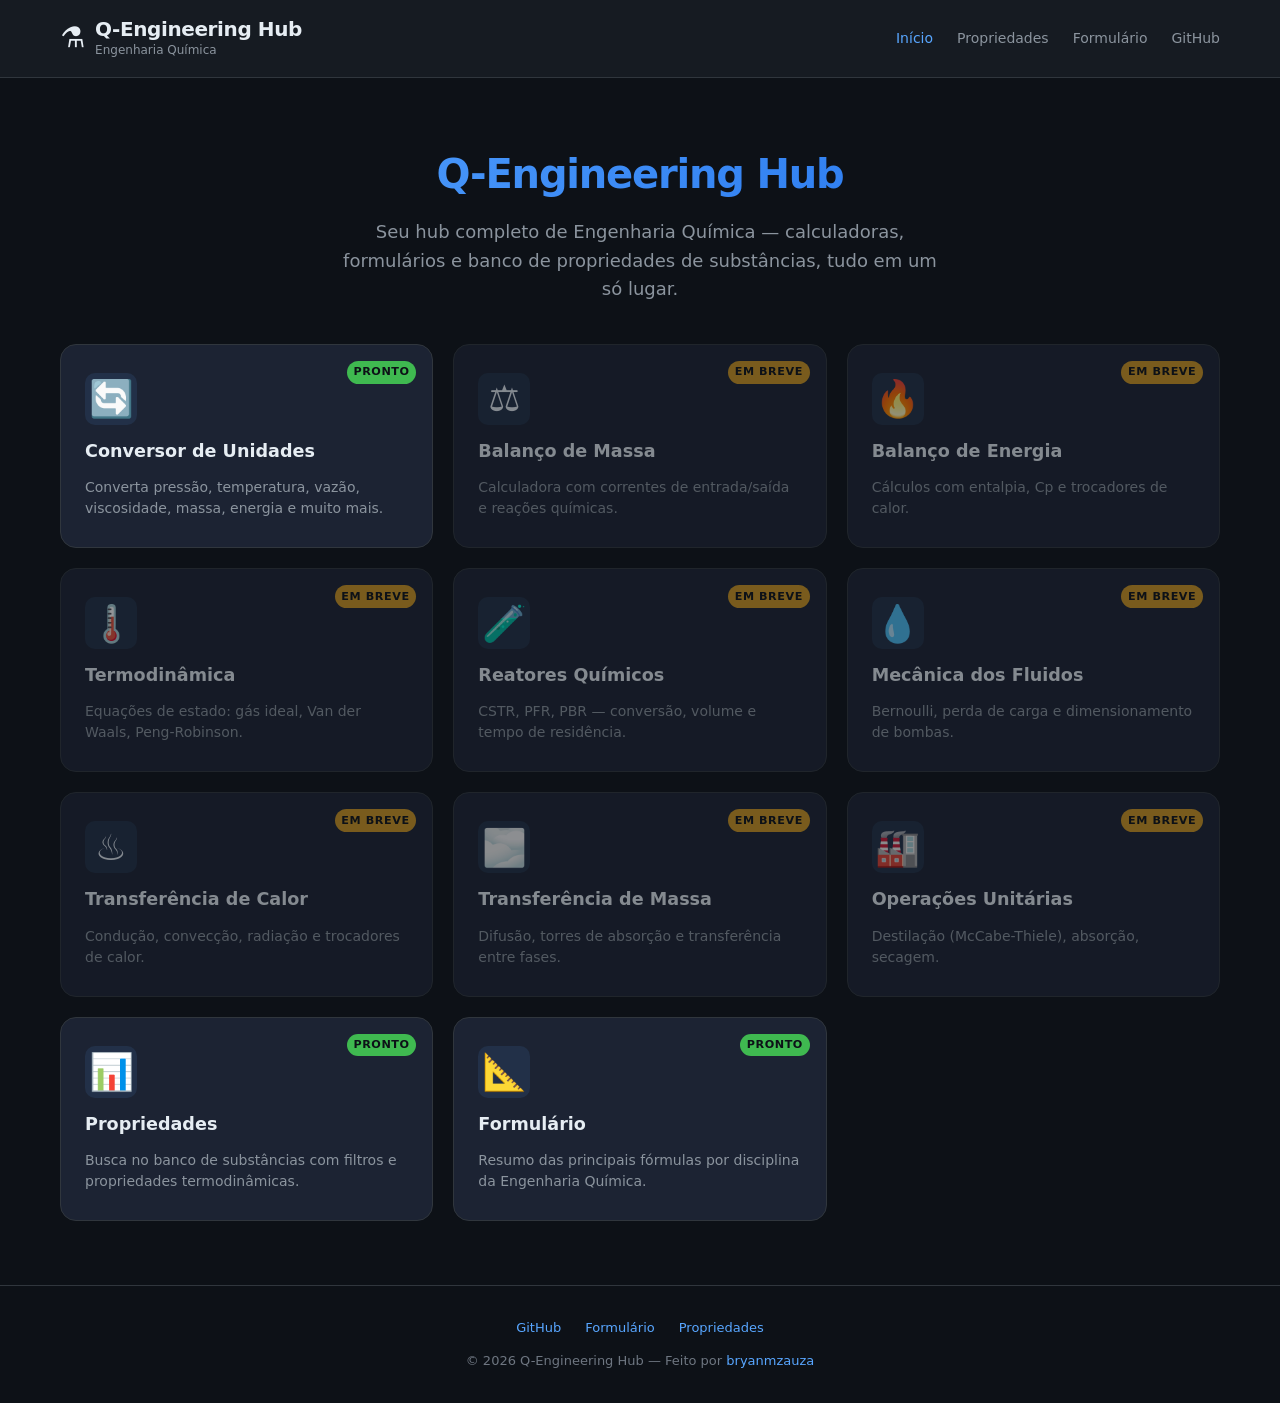
==== index.html @ 8a93153a "First commit" ====
<!DOCTYPE html>
<html lang="pt-BR">
<head>
  <meta charset="UTF-8" />
  <meta name="viewport" content="width=device-width, initial-scale=1.0" />
  <meta name="description" content="Q-Engineering Hub — Seu hub completo de Engenharia Química com calculadoras, formulários e banco de propriedades." />
  <title>Q-Engineering Hub</title>
  <link rel="stylesheet" href="css/style.css" />
</head>
<body>

  <!-- ========== Header ========== -->
  <header class="site-header">
    <div class="container header-inner">
      <a href="index.html" class="logo" aria-label="Q-Engineering Hub — Página inicial">
        <span class="logo-icon">⚗️</span>
        <div class="logo-text">
          <h1>Q-Engineering Hub</h1>
          <span>Engenharia Química</span>
        </div>
      </a>

      <button class="menu-toggle" aria-label="Abrir menu" id="menuToggle">☰</button>

      <nav class="header-nav" id="headerNav">
        <a href="index.html" class="active">Início</a>
        <a href="pages/properties.html">Propriedades</a>
        <a href="pages/formulas.html">Formulário</a>
        <a href="https://github.com/bryanmzauza/Q-Engineering-Hub" target="_blank" rel="noopener">GitHub</a>
      </nav>
    </div>
  </header>

  <!-- ========== Hero ========== -->
  <section class="hero">
    <div class="container">
      <h2>Q-Engineering Hub</h2>
      <p>Seu hub completo de Engenharia Química — calculadoras, formulários e banco de propriedades de substâncias, tudo em um só lugar.</p>
    </div>
  </section>

  <!-- ========== Modules Grid ========== -->
  <section class="container">
    <div class="modules-grid" id="modulesGrid">

      <!-- Conversor de Unidades — ATIVO -->
      <a href="pages/unit-converter.html" class="module-card" aria-label="Conversor de Unidades">
        <span class="badge badge--ready">Pronto</span>
        <div class="card-icon">🔄</div>
        <h3>Conversor de Unidades</h3>
        <p>Converta pressão, temperatura, vazão, viscosidade, massa, energia e muito mais.</p>
      </a>

      <!-- Balanço de Massa -->
      <div class="module-card disabled" aria-label="Balanço de Massa — Em breve">
        <span class="badge">Em breve</span>
        <div class="card-icon">⚖️</div>
        <h3>Balanço de Massa</h3>
        <p>Calculadora com correntes de entrada/saída e reações químicas.</p>
      </div>

      <!-- Balanço de Energia -->
      <div class="module-card disabled" aria-label="Balanço de Energia — Em breve">
        <span class="badge">Em breve</span>
        <div class="card-icon">🔥</div>
        <h3>Balanço de Energia</h3>
        <p>Cálculos com entalpia, Cp e trocadores de calor.</p>
      </div>

      <!-- Termodinâmica -->
      <div class="module-card disabled" aria-label="Termodinâmica — Em breve">
        <span class="badge">Em breve</span>
        <div class="card-icon">🌡️</div>
        <h3>Termodinâmica</h3>
        <p>Equações de estado: gás ideal, Van der Waals, Peng-Robinson.</p>
      </div>

      <!-- Reatores Químicos -->
      <div class="module-card disabled" aria-label="Reatores Químicos — Em breve">
        <span class="badge">Em breve</span>
        <div class="card-icon">🧪</div>
        <h3>Reatores Químicos</h3>
        <p>CSTR, PFR, PBR — conversão, volume e tempo de residência.</p>
      </div>

      <!-- Mecânica dos Fluidos -->
      <div class="module-card disabled" aria-label="Mecânica dos Fluidos — Em breve">
        <span class="badge">Em breve</span>
        <div class="card-icon">💧</div>
        <h3>Mecânica dos Fluidos</h3>
        <p>Bernoulli, perda de carga e dimensionamento de bombas.</p>
      </div>

      <!-- Transferência de Calor -->
      <div class="module-card disabled" aria-label="Transferência de Calor — Em breve">
        <span class="badge">Em breve</span>
        <div class="card-icon">♨️</div>
        <h3>Transferência de Calor</h3>
        <p>Condução, convecção, radiação e trocadores de calor.</p>
      </div>

      <!-- Transferência de Massa -->
      <div class="module-card disabled" aria-label="Transferência de Massa — Em breve">
        <span class="badge">Em breve</span>
        <div class="card-icon">🌫️</div>
        <h3>Transferência de Massa</h3>
        <p>Difusão, torres de absorção e transferência entre fases.</p>
      </div>

      <!-- Operações Unitárias -->
      <div class="module-card disabled" aria-label="Operações Unitárias — Em breve">
        <span class="badge">Em breve</span>
        <div class="card-icon">🏭</div>
        <h3>Operações Unitárias</h3>
        <p>Destilação (McCabe-Thiele), absorção, secagem.</p>
      </div>

      <!-- Propriedades -->
      <a href="pages/properties.html" class="module-card" aria-label="Banco de Propriedades">
        <span class="badge badge--ready">Pronto</span>
        <div class="card-icon">📊</div>
        <h3>Propriedades</h3>
        <p>Busca no banco de substâncias com filtros e propriedades termodinâmicas.</p>
      </a>

      <!-- Formulário -->
      <a href="pages/formulas.html" class="module-card" aria-label="Formulário de Fórmulas">
        <span class="badge badge--ready">Pronto</span>
        <div class="card-icon">📐</div>
        <h3>Formulário</h3>
        <p>Resumo das principais fórmulas por disciplina da Engenharia Química.</p>
      </a>

    </div>
  </section>

  <!-- ========== Footer ========== -->
  <footer class="site-footer">
    <div class="container">
      <div class="footer-links">
        <a href="https://github.com/bryanmzauza/Q-Engineering-Hub" target="_blank" rel="noopener">GitHub</a>
        <a href="pages/formulas.html">Formulário</a>
        <a href="pages/properties.html">Propriedades</a>
      </div>
      <p>&copy; 2026 Q-Engineering Hub — Feito por <a href="https://github.com/bryanmzauza" target="_blank" rel="noopener">bryanmzauza</a></p>
    </div>
  </footer>

  <script src="js/main.js"></script>
</body>
</html>
---- css/style.css ----
/* ===================================
   Q-Engineering Hub — Global Styles
   Paleta: #0d1117, #161b22, #58a6ff, #1f6feb
   =================================== */

/* ---------- Reset & Base ---------- */
*,
*::before,
*::after {
  margin: 0;
  padding: 0;
  box-sizing: border-box;
}

:root {
  --bg-primary: #0d1117;
  --bg-secondary: #161b22;
  --bg-card: #1c2333;
  --bg-input: #21262d;
  --accent: #58a6ff;
  --accent-dark: #1f6feb;
  --text-primary: #e6edf3;
  --text-secondary: #8b949e;
  --text-muted: #6e7681;
  --border: #30363d;
  --success: #3fb950;
  --warning: #d29922;
  --danger: #f85149;
  --radius-sm: 6px;
  --radius-md: 10px;
  --radius-lg: 16px;
  --shadow: 0 4px 24px rgba(0, 0, 0, 0.4);
  --transition: 0.25s ease;
  --font-main: 'Segoe UI', system-ui, -apple-system, sans-serif;
  --font-mono: 'Cascadia Code', 'Fira Code', 'Consolas', monospace;
  --max-width: 1200px;
  --sidebar-width: 260px;
}

html {
  font-size: 16px;
  scroll-behavior: smooth;
}

body {
  font-family: var(--font-main);
  background-color: var(--bg-primary);
  color: var(--text-primary);
  line-height: 1.6;
  min-height: 100vh;
  -webkit-font-smoothing: antialiased;
}

a {
  color: var(--accent);
  text-decoration: none;
  transition: color var(--transition);
}
a:hover {
  color: var(--accent-dark);
}

img {
  max-width: 100%;
  display: block;
}

ul, ol {
  list-style: none;
}

button, input, select, textarea {
  font-family: inherit;
  font-size: inherit;
  color: inherit;
}

/* ---------- Utility ---------- */
.container {
  width: 100%;
  max-width: var(--max-width);
  margin: 0 auto;
  padding: 0 1.25rem;
}

.sr-only {
  position: absolute;
  width: 1px;
  height: 1px;
  padding: 0;
  margin: -1px;
  overflow: hidden;
  clip: rect(0, 0, 0, 0);
  white-space: nowrap;
  border: 0;
}

/* ---------- Header ---------- */
.site-header {
  background-color: var(--bg-secondary);
  border-bottom: 1px solid var(--border);
  padding: 1rem 0;
  position: sticky;
  top: 0;
  z-index: 100;
  backdrop-filter: blur(12px);
  -webkit-backdrop-filter: blur(12px);
}

.header-inner {
  display: flex;
  align-items: center;
  justify-content: space-between;
  gap: 1rem;
}

.logo {
  display: flex;
  align-items: center;
  gap: 0.625rem;
  text-decoration: none;
  color: var(--text-primary);
}

.logo-icon {
  font-size: 1.75rem;
}

.logo-text h1 {
  font-size: 1.25rem;
  font-weight: 700;
  letter-spacing: -0.02em;
  line-height: 1.2;
}

.logo-text span {
  font-size: 0.75rem;
  color: var(--text-secondary);
  display: block;
}

.header-nav {
  display: flex;
  align-items: center;
  gap: 1.5rem;
}

.header-nav a {
  color: var(--text-secondary);
  font-size: 0.875rem;
  font-weight: 500;
  transition: color var(--transition);
}
.header-nav a:hover,
.header-nav a.active {
  color: var(--accent);
}

.menu-toggle {
  display: none;
  background: none;
  border: none;
  color: var(--text-primary);
  font-size: 1.5rem;
  cursor: pointer;
  padding: 0.25rem;
}

/* ---------- Hero (Landing) ---------- */
.hero {
  text-align: center;
  padding: 4rem 1rem 2.5rem;
}

.hero h2 {
  font-size: 2.5rem;
  font-weight: 800;
  letter-spacing: -0.03em;
  margin-bottom: 0.75rem;
  background: linear-gradient(135deg, var(--accent), var(--accent-dark));
  -webkit-background-clip: text;
  background-clip: text;
  -webkit-text-fill-color: transparent;
}

.hero p {
  font-size: 1.125rem;
  color: var(--text-secondary);
  max-width: 600px;
  margin: 0 auto;
}

/* ---------- Module Grid ---------- */
.modules-grid {
  display: grid;
  grid-template-columns: repeat(auto-fill, minmax(280px, 1fr));
  gap: 1.25rem;
  padding-bottom: 4rem;
}

/* ---------- Module Card ---------- */
.module-card {
  position: relative;
  background: var(--bg-card);
  border: 1px solid var(--border);
  border-radius: var(--radius-lg);
  padding: 1.75rem 1.5rem;
  display: flex;
  flex-direction: column;
  gap: 0.75rem;
  transition: transform var(--transition), box-shadow var(--transition), border-color var(--transition);
  cursor: pointer;
  text-decoration: none;
  color: inherit;
}

.module-card:hover {
  transform: translateY(-4px);
  box-shadow: var(--shadow);
  border-color: var(--accent);
}

.module-card.disabled {
  opacity: 0.55;
  cursor: default;
  pointer-events: none;
}

.module-card .card-icon {
  font-size: 2.25rem;
  width: 52px;
  height: 52px;
  display: flex;
  align-items: center;
  justify-content: center;
  background: rgba(88, 166, 255, 0.1);
  border-radius: var(--radius-md);
}

.module-card h3 {
  font-size: 1.1rem;
  font-weight: 600;
}

.module-card p {
  font-size: 0.875rem;
  color: var(--text-secondary);
  line-height: 1.5;
}

/* Badge "Em breve" */
.badge {
  display: inline-block;
  font-size: 0.7rem;
  font-weight: 600;
  text-transform: uppercase;
  letter-spacing: 0.05em;
  padding: 0.2em 0.6em;
  border-radius: 999px;
  background: var(--warning);
  color: var(--bg-primary);
  position: absolute;
  top: 1rem;
  right: 1rem;
}

.badge--ready {
  background: var(--success);
}

/* ---------- Footer ---------- */
.site-footer {
  border-top: 1px solid var(--border);
  padding: 2rem 0;
  text-align: center;
  color: var(--text-muted);
  font-size: 0.8125rem;
}

.site-footer a {
  color: var(--accent);
}

.footer-links {
  display: flex;
  justify-content: center;
  gap: 1.5rem;
  margin-bottom: 0.75rem;
}

/* ---------- Module Page Layout ---------- */
.page-wrapper {
  display: flex;
  min-height: calc(100vh - 60px);
}

/* Sidebar */
.sidebar {
  width: var(--sidebar-width);
  background: var(--bg-secondary);
  border-right: 1px solid var(--border);
  padding: 1.5rem 0;
  position: sticky;
  top: 60px;
  height: calc(100vh - 60px);
  overflow-y: auto;
  flex-shrink: 0;
  transition: transform var(--transition);
}

.sidebar-title {
  font-size: 0.7rem;
  text-transform: uppercase;
  letter-spacing: 0.1em;
  color: var(--text-muted);
  padding: 0 1.25rem;
  margin-bottom: 0.75rem;
}

.sidebar-nav a {
  display: flex;
  align-items: center;
  gap: 0.625rem;
  padding: 0.6rem 1.25rem;
  font-size: 0.875rem;
  color: var(--text-secondary);
  transition: background var(--transition), color var(--transition);
  border-left: 3px solid transparent;
}

.sidebar-nav a:hover {
  background: rgba(88, 166, 255, 0.06);
  color: var(--text-primary);
}

.sidebar-nav a.active {
  color: var(--accent);
  border-left-color: var(--accent);
  background: rgba(88, 166, 255, 0.08);
}

.sidebar-nav a.disabled {
  opacity: 0.4;
  pointer-events: none;
}

.sidebar-nav .nav-icon {
  font-size: 1.1rem;
  width: 1.5rem;
  text-align: center;
}

/* Main Content */
.main-content {
  flex: 1;
  padding: 2rem 2.5rem;
  max-width: 900px;
}

.page-title {
  font-size: 1.75rem;
  font-weight: 700;
  margin-bottom: 0.5rem;
}

.page-subtitle {
  color: var(--text-secondary);
  font-size: 0.95rem;
  margin-bottom: 2rem;
}

/* ---------- Form Controls ---------- */
.form-group {
  margin-bottom: 1.25rem;
}

.form-group label {
  display: block;
  font-size: 0.8125rem;
  font-weight: 600;
  color: var(--text-secondary);
  margin-bottom: 0.4rem;
  text-transform: uppercase;
  letter-spacing: 0.04em;
}

.form-control {
  width: 100%;
  padding: 0.65rem 0.9rem;
  background: var(--bg-input);
  border: 1px solid var(--border);
  border-radius: var(--radius-sm);
  color: var(--text-primary);
  font-size: 0.95rem;
  transition: border-color var(--transition), box-shadow var(--transition);
  outline: none;
}

.form-control:focus {
  border-color: var(--accent);
  box-shadow: 0 0 0 3px rgba(88, 166, 255, 0.15);
}

select.form-control {
  appearance: none;
  background-image: url("data:image/svg+xml,%3Csvg xmlns='http://www.w3.org/2000/svg' width='12' height='12' fill='%238b949e' viewBox='0 0 16 16'%3E%3Cpath d='M1.5 5.5l6.5 6.5 6.5-6.5'/%3E%3C/svg%3E");
  background-repeat: no-repeat;
  background-position: right 0.75rem center;
  padding-right: 2.25rem;
  cursor: pointer;
}

/* ---------- Result Box ---------- */
.result-box {
  background: var(--bg-card);
  border: 1px solid var(--border);
  border-radius: var(--radius-md);
  padding: 1.5rem;
  margin-top: 1.5rem;
}

.result-box .result-label {
  font-size: 0.8rem;
  color: var(--text-muted);
  text-transform: uppercase;
  letter-spacing: 0.05em;
  margin-bottom: 0.5rem;
}

.result-box .result-value {
  font-size: 1.75rem;
  font-weight: 700;
  color: var(--accent);
  font-family: var(--font-mono);
  word-break: break-all;
}

/* ---------- Converter Layout ---------- */
.converter-row {
  display: grid;
  grid-template-columns: 1fr 1fr;
  gap: 1rem;
}

.swap-btn {
  background: var(--bg-input);
  border: 1px solid var(--border);
  border-radius: 50%;
  width: 40px;
  height: 40px;
  display: flex;
  align-items: center;
  justify-content: center;
  font-size: 1.2rem;
  cursor: pointer;
  color: var(--text-secondary);
  transition: background var(--transition), color var(--transition);
  margin: 0 auto;
}

.swap-btn:hover {
  background: var(--accent-dark);
  color: #fff;
  border-color: var(--accent);
}

/* ---------- Category Pills ---------- */
.category-pills {
  display: flex;
  flex-wrap: wrap;
  gap: 0.5rem;
  margin-bottom: 1.75rem;
}

.category-pill {
  padding: 0.45rem 1rem;
  border-radius: 999px;
  border: 1px solid var(--border);
  background: transparent;
  color: var(--text-secondary);
  font-size: 0.8125rem;
  font-weight: 500;
  cursor: pointer;
  transition: all var(--transition);
}

.category-pill:hover {
  border-color: var(--accent);
  color: var(--text-primary);
}

.category-pill.active {
  background: var(--accent-dark);
  border-color: var(--accent);
  color: #fff;
}

/* ---------- Table (Properties) ---------- */
.data-table {
  width: 100%;
  border-collapse: collapse;
  font-size: 0.875rem;
}

.data-table thead {
  background: var(--bg-secondary);
}

.data-table th,
.data-table td {
  padding: 0.75rem 1rem;
  text-align: left;
  border-bottom: 1px solid var(--border);
}

.data-table th {
  font-weight: 600;
  color: var(--text-secondary);
  text-transform: uppercase;
  font-size: 0.75rem;
  letter-spacing: 0.05em;
}

.data-table tbody tr {
  transition: background var(--transition);
}

.data-table tbody tr:hover {
  background: rgba(88, 166, 255, 0.04);
}

/* ---------- Search Input ---------- */
.search-wrapper {
  position: relative;
  margin-bottom: 1.5rem;
}

.search-wrapper .search-icon {
  position: absolute;
  left: 0.75rem;
  top: 50%;
  transform: translateY(-50%);
  color: var(--text-muted);
  font-size: 1rem;
}

.search-wrapper input {
  padding-left: 2.5rem;
}

/* ---------- Scrollbar ---------- */
::-webkit-scrollbar {
  width: 8px;
}
::-webkit-scrollbar-track {
  background: var(--bg-primary);
}
::-webkit-scrollbar-thumb {
  background: var(--border);
  border-radius: 4px;
}
::-webkit-scrollbar-thumb:hover {
  background: var(--text-muted);
}

/* ---------- Responsive ---------- */
@media (max-width: 768px) {
  .hero h2 {
    font-size: 1.75rem;
  }

  .modules-grid {
    grid-template-columns: 1fr;
  }

  .menu-toggle {
    display: block;
  }

  .header-nav {
    display: none;
  }

  .header-nav.open {
    display: flex;
    flex-direction: column;
    position: absolute;
    top: 100%;
    left: 0;
    right: 0;
    background: var(--bg-secondary);
    border-bottom: 1px solid var(--border);
    padding: 1rem;
    gap: 0.75rem;
  }

  .sidebar {
    position: fixed;
    left: 0;
    top: 60px;
    z-index: 90;
    transform: translateX(-100%);
  }

  .sidebar.open {
    transform: translateX(0);
  }

  .page-wrapper {
    flex-direction: column;
  }

  .main-content {
    padding: 1.5rem 1rem;
  }

  .converter-row {
    grid-template-columns: 1fr;
  }
}

@media (max-width: 480px) {
  .hero h2 {
    font-size: 1.4rem;
  }

  .hero p {
    font-size: 0.95rem;
  }

  .module-card {
    padding: 1.25rem 1rem;
  }

  .result-box .result-value {
    font-size: 1.3rem;
  }
}
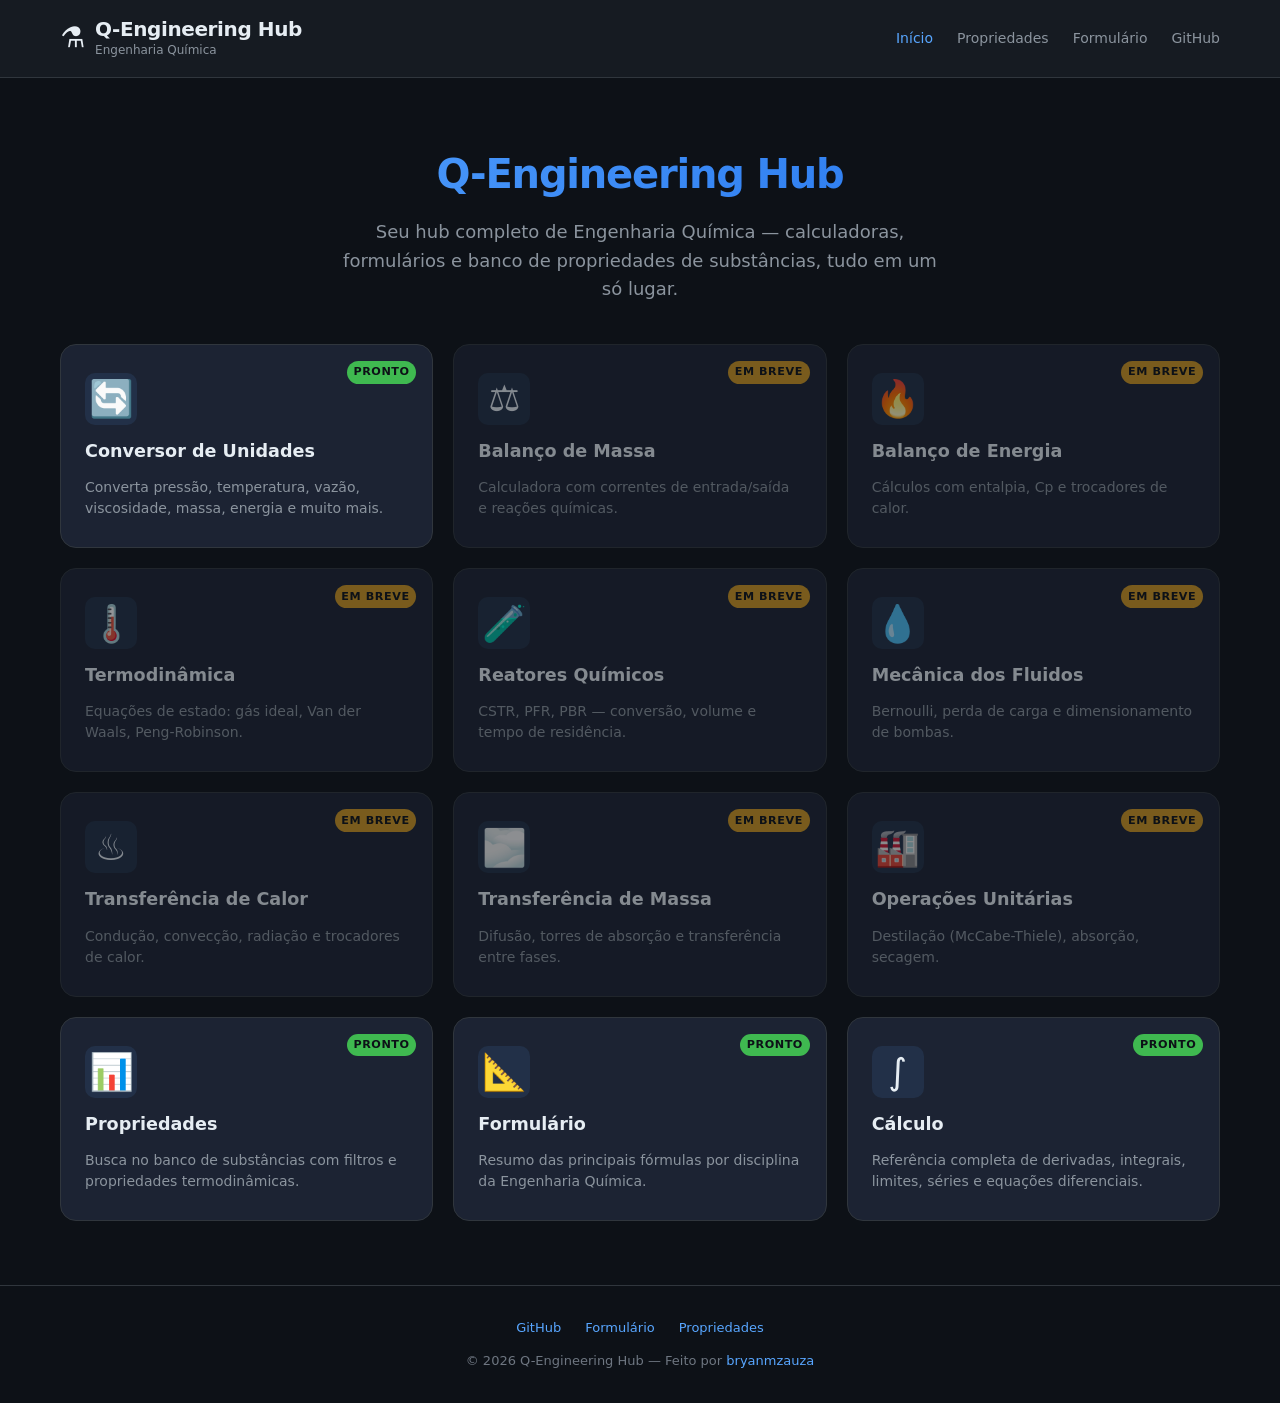
==== commit 8d75d780: "feat(calculus+substances): add comprehensive calculus reference module and expand substances databas" ====
--- a/index.html
+++ b/index.html
@@ -131,6 +131,14 @@
         <p>Resumo das principais fórmulas por disciplina da Engenharia Química.</p>
       </a>
 
+      <!-- Cálculo -->
+      <a href="pages/calculus.html" class="module-card" aria-label="Cálculo — Derivadas, Integrais e mais">
+        <span class="badge badge--ready">Pronto</span>
+        <div class="card-icon">∫</div>
+        <h3>Cálculo</h3>
+        <p>Referência completa de derivadas, integrais, limites, séries e equações diferenciais.</p>
+      </a>
+
     </div>
   </section>
 
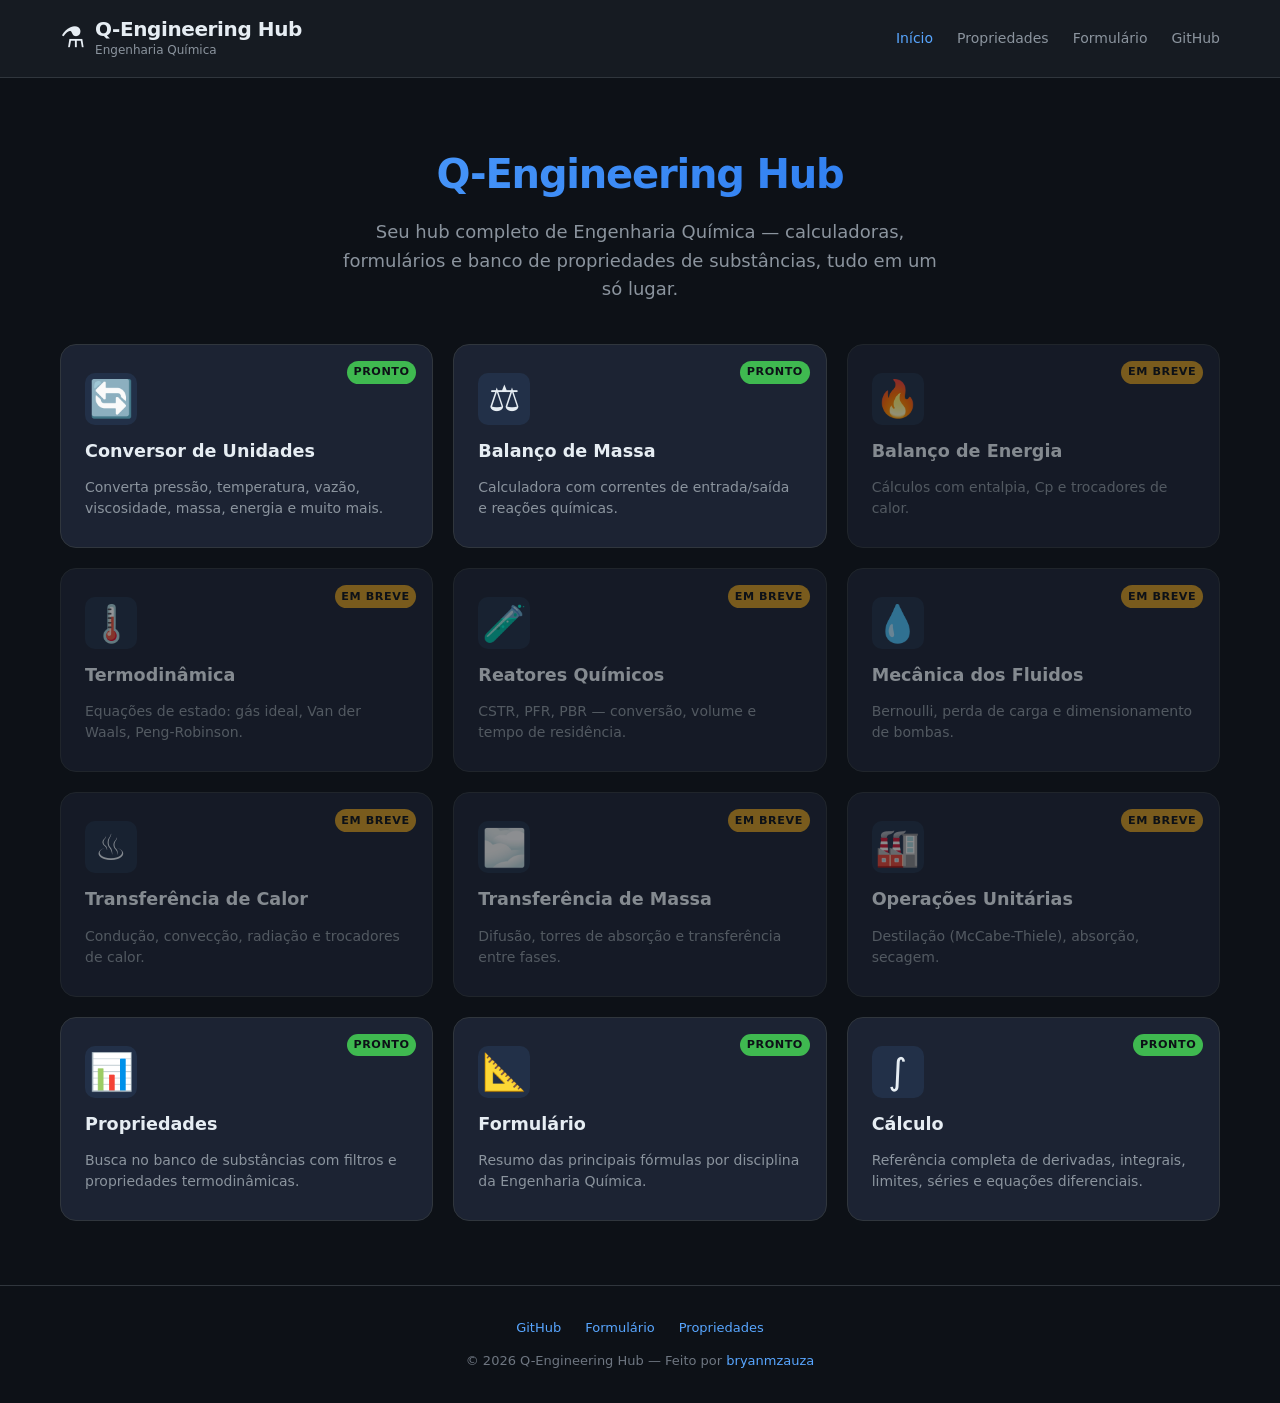
==== commit bbb70b9f: "feat(mass-balance): add complete mass balance module with 5 calculator tabs" ====
--- a/index.html
+++ b/index.html
@@ -51,13 +51,13 @@
         <p>Converta pressão, temperatura, vazão, viscosidade, massa, energia e muito mais.</p>
       </a>
 
-      <!-- Balanço de Massa -->
-      <div class="module-card disabled" aria-label="Balanço de Massa — Em breve">
-        <span class="badge">Em breve</span>
+      <!-- Balanço de Massa — ATIVO -->
+      <a href="pages/mass-balance.html" class="module-card" aria-label="Balanço de Massa">
+        <span class="badge badge--ready">Pronto</span>
         <div class="card-icon">⚖️</div>
         <h3>Balanço de Massa</h3>
         <p>Calculadora com correntes de entrada/saída e reações químicas.</p>
-      </div>
+      </a>
 
       <!-- Balanço de Energia -->
       <div class="module-card disabled" aria-label="Balanço de Energia — Em breve">
--- a/css/style.css
+++ b/css/style.css
@@ -35,6 +35,7 @@
   --font-mono: 'Cascadia Code', 'Fira Code', 'Consolas', monospace;
   --max-width: 1200px;
   --sidebar-width: 260px;
+  --sidebar-collapsed-width: 56px;
 }
 
 html {
@@ -299,13 +300,17 @@
   width: var(--sidebar-width);
   background: var(--bg-secondary);
   border-right: 1px solid var(--border);
-  padding: 1.5rem 0;
-  position: sticky;
+  padding: 1.5rem 0 0;
+  position: fixed;
+  left: 0;
   top: 60px;
-  height: calc(100vh - 60px);
-  overflow-y: auto;
+  bottom: 0;
+  z-index: 90;
   flex-shrink: 0;
-  transition: transform var(--transition);
+  display: flex;
+  flex-direction: column;
+  overflow: hidden;
+  transition: width var(--transition), transform var(--transition);
 }
 
 .sidebar-title {
@@ -315,6 +320,9 @@
   color: var(--text-muted);
   padding: 0 1.25rem;
   margin-bottom: 0.75rem;
+  white-space: nowrap;
+  overflow: hidden;
+  transition: opacity var(--transition), margin var(--transition), padding var(--transition);
 }
 
 .sidebar-nav a {
@@ -324,8 +332,10 @@
   padding: 0.6rem 1.25rem;
   font-size: 0.875rem;
   color: var(--text-secondary);
-  transition: background var(--transition), color var(--transition);
+  transition: all var(--transition);
   border-left: 3px solid transparent;
+  white-space: nowrap;
+  overflow: hidden;
 }
 
 .sidebar-nav a:hover {
@@ -348,13 +358,89 @@
   font-size: 1.1rem;
   width: 1.5rem;
   text-align: center;
+  flex-shrink: 0;
+}
+
+/* Sidebar nav scrollable area */
+.sidebar-nav {
+  flex: 1;
+  overflow-y: auto;
+}
+
+/* Sidebar Collapse Button */
+.sidebar-collapse-btn {
+  display: flex;
+  align-items: center;
+  justify-content: center;
+  gap: 0.5rem;
+  padding: 0.75rem 1.25rem;
+  background: none;
+  border: none;
+  border-top: 1px solid var(--border);
+  color: var(--text-muted);
+  cursor: pointer;
+  font-size: 0.8125rem;
+  font-family: inherit;
+  white-space: nowrap;
+  flex-shrink: 0;
+  transition: color var(--transition), background var(--transition);
+}
+
+.sidebar-collapse-btn:hover {
+  color: var(--accent);
+  background: rgba(88, 166, 255, 0.06);
+}
+
+/* Sidebar Collapsed State */
+.sidebar.collapsed {
+  width: var(--sidebar-collapsed-width);
+}
+
+.sidebar.collapsed .sidebar-title {
+  opacity: 0;
+  height: 0;
+  margin: 0;
+  padding: 0;
+  pointer-events: none;
+}
+
+.sidebar.collapsed .sidebar-nav a {
+  font-size: 0;
+  line-height: 0;
+  padding: 0.75rem 0;
+  justify-content: center;
+  gap: 0;
+  border-left: none;
+}
+
+.sidebar.collapsed .sidebar-nav a .nav-icon {
+  font-size: 1.2rem;
+  line-height: 1;
+}
+
+.sidebar.collapsed .sidebar-nav a.active {
+  background: rgba(88, 166, 255, 0.08);
+}
+
+.sidebar.collapsed .sidebar-collapse-btn {
+  padding: 0.75rem 0;
+}
+
+.sidebar.collapsed .collapse-label {
+  display: none;
+}
+
+.sidebar.collapsed ~ .main-content {
+  margin-left: var(--sidebar-collapsed-width);
 }
 
 /* Main Content */
 .main-content {
   flex: 1;
   padding: 2rem 2.5rem;
-  max-width: 900px;
+  min-width: 0;
+  margin-left: var(--sidebar-width);
+  transition: margin-left var(--transition);
 }
 
 .page-title {
@@ -598,6 +684,7 @@
     position: fixed;
     left: 0;
     top: 60px;
+    bottom: 0;
     z-index: 90;
     transform: translateX(-100%);
   }
@@ -611,11 +698,16 @@
   }
 
   .main-content {
+    margin-left: 0;
     padding: 1.5rem 1rem;
   }
 
   .converter-row {
     grid-template-columns: 1fr;
+  }
+
+  .sidebar-collapse-btn {
+    display: none;
   }
 }
 
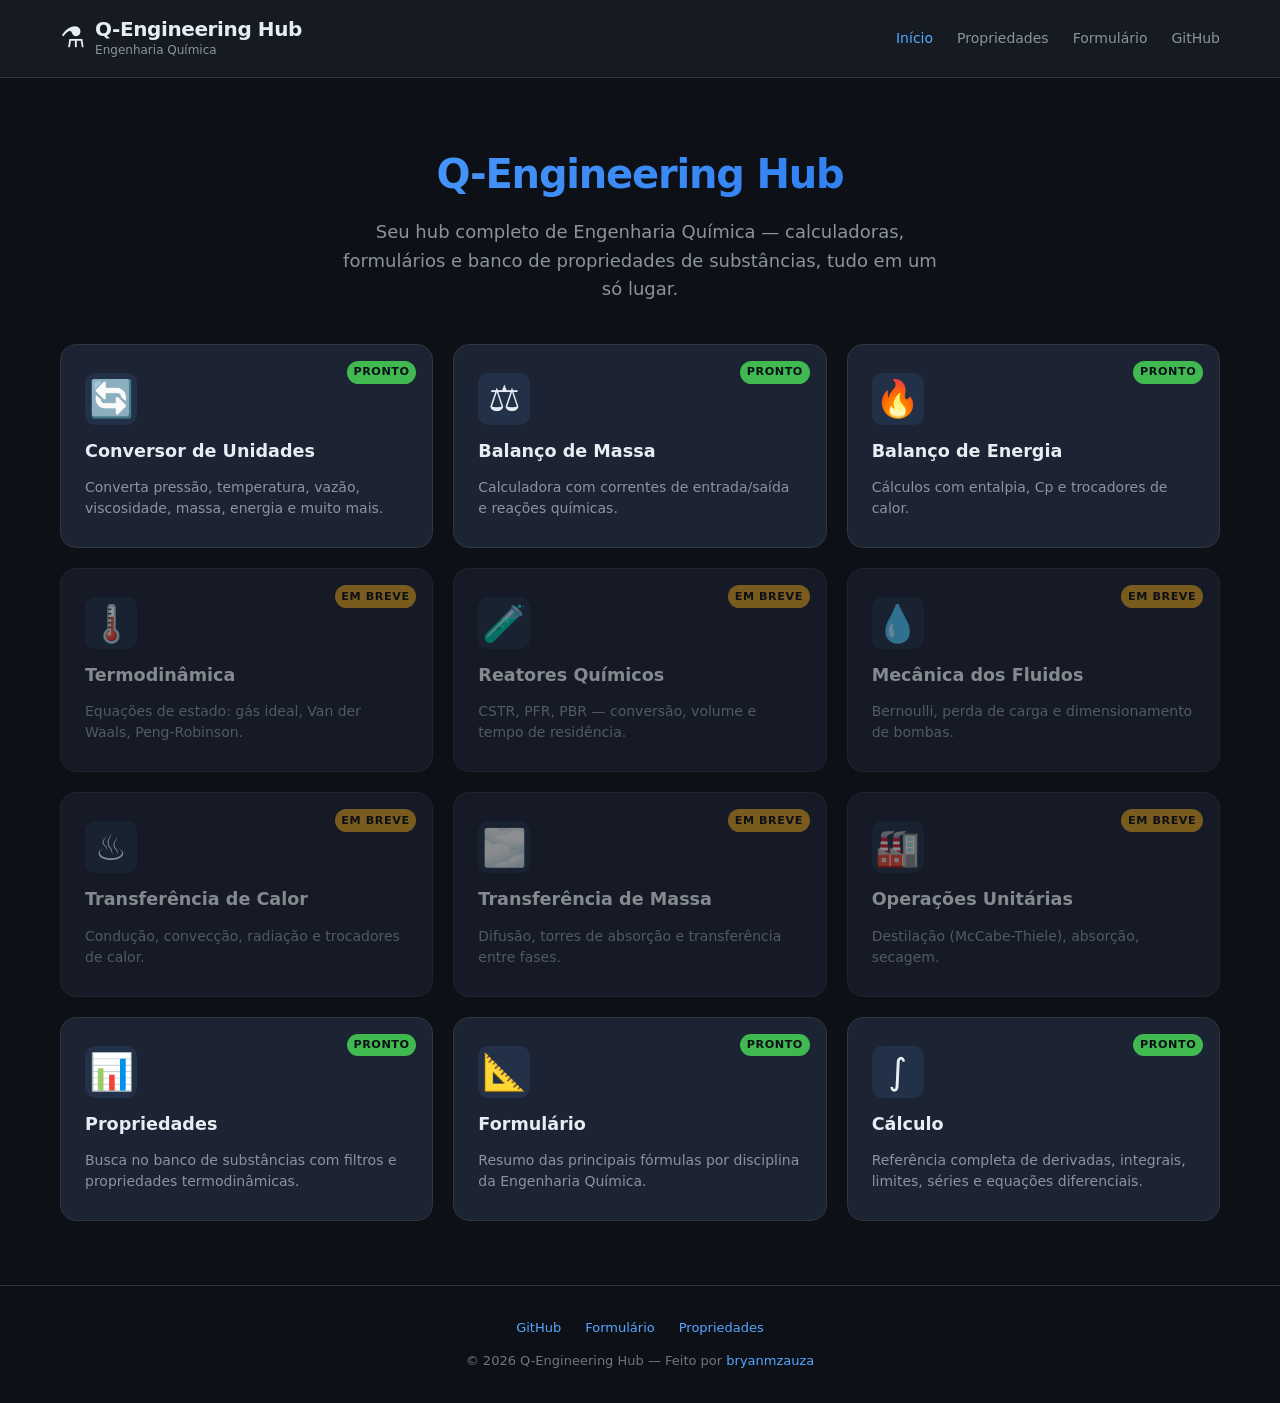
==== commit f21cebc6: "feat(energy-balance): add energy balance page with 5 calculators" ====
--- a/index.html
+++ b/index.html
@@ -59,13 +59,13 @@
         <p>Calculadora com correntes de entrada/saída e reações químicas.</p>
       </a>
 
-      <!-- Balanço de Energia -->
-      <div class="module-card disabled" aria-label="Balanço de Energia — Em breve">
-        <span class="badge">Em breve</span>
+      <!-- Balanço de Energia — ATIVO -->
+      <a href="pages/energy-balance.html" class="module-card" aria-label="Balanço de Energia">
+        <span class="badge badge--ready">Pronto</span>
         <div class="card-icon">🔥</div>
         <h3>Balanço de Energia</h3>
         <p>Cálculos com entalpia, Cp e trocadores de calor.</p>
-      </div>
+      </a>
 
       <!-- Termodinâmica -->
       <div class="module-card disabled" aria-label="Termodinâmica — Em breve">
